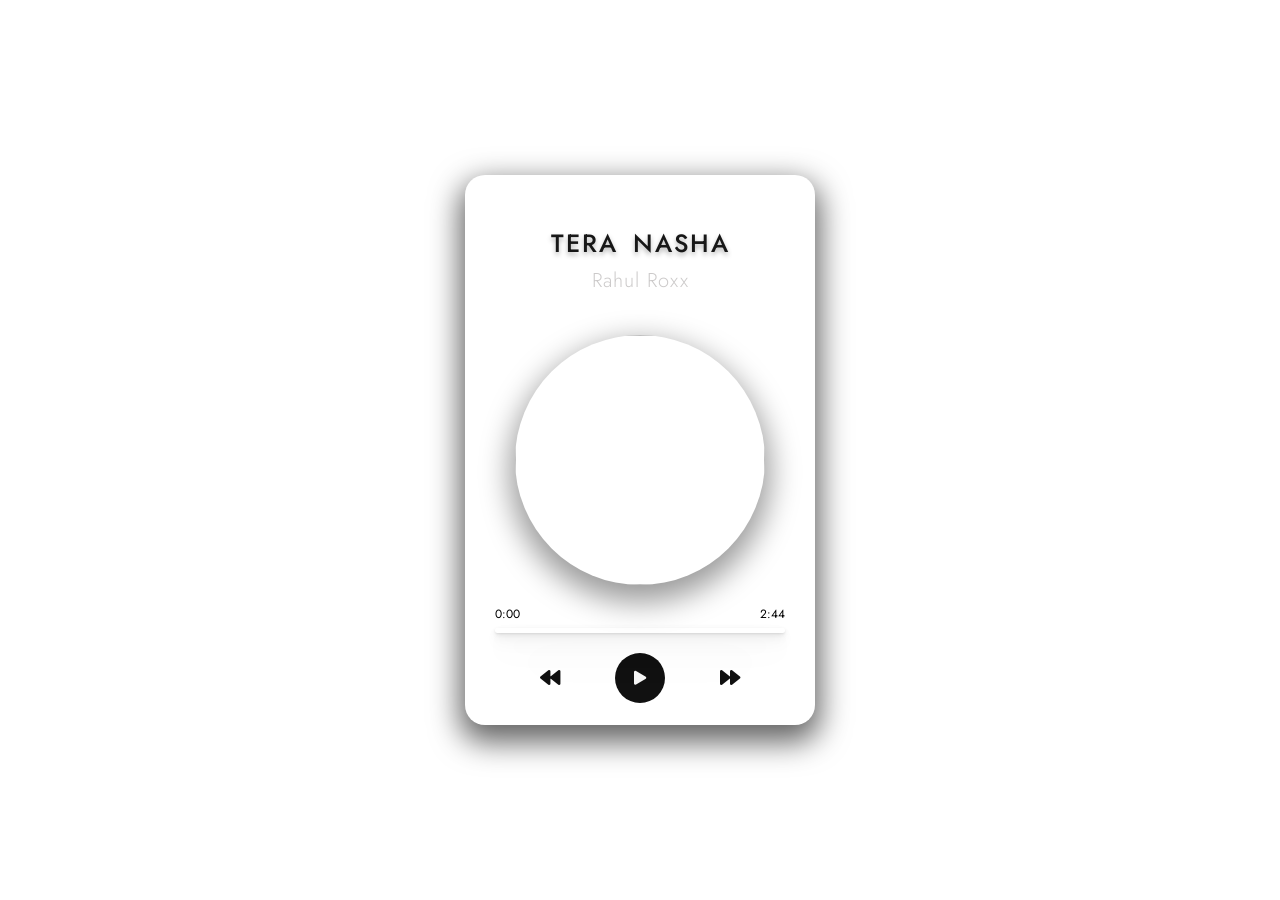
==== index.html @ 52f97f8d "Fonts and images added" ====
<!DOCTYPE html>
<html lang="en">
  <head>
    <meta charset="UTF-8" />
    <meta name="viewport" content="width=device-width, initial-scale=1.0" />
    <title>Document</title>
    <link
      rel="stylesheet"
      href="https://cdnjs.cloudflare.com/ajax/libs/font-awesome/5.10.0/css/all.min.css"
      integrity="sha512-PgQMlq+nqFLV4ylk1gwUOgm6CtIIXkKwaIHp/PAIWHzig/lKZSEGKEysh0TCVbHJXCLN7WetD8TFecIky75ZfQ=="
      crossorigin="anonymous"
    />
    <link rel="stylesheet" href="css/style.css" />
  </head>
  <body>
    <div class="main_div">
      <div class="music_container">
        <h2 id="title">Tera Nasha</h2>
        <h3 id="artist">Rahul Roxx</h3>
        <div class="img_container">
          <img src="images/thapa-1.jpg" alt="" />
        </div>
        <audio src="music/thapa-1.mp3"></audio>

        <!-- progress bar -->
        <div class="progressbar_container" id="progress_container">
          <div class="progress_duration_meter">
            <div id="current_time">0:00</div>
            <div id="duration">2:44</div>
          </div>
          <div class="progress_div" id="progress_div">
            <div class="progress" id="progress"></div>
          </div>
        </div>

        <!-- controls -->
        <div class="music_controls">
          <i class="fas fa-backward" id="prev" title="Previous"></i>
          <i class="fas fa-play main_button" id="play" title="Play"></i>
          <i class="fas fa-forward" id="next" title="Next"></i>
         <script src="script.js"></script>
        </div>
      </div>
    </div>
    
  </body>
</html>
---- css/style.css ----
@import url("https://fonts.googleapis.com/css2?family=Jost:wght@300;500&display=swap");

*,
*::before,
*::after {
  margin: 0;
  padding: 0%;
  box-sizing: border-box;
}

html {
  font-size: 62.5%;
  font-family: "Jost", sans-serif;
}

body {
  background-color: #ffffff;
}

.main_div {
  width: 90vw;
  height: 100vh;
  background-color: #ffffff;
  display: flex;
  justify-content: space-around;
  align-items: center;
  margin: auto;
}

.music_container {
  width: 35rem;
  height: 55rem;
  background-color: #ffffff;
  border-radius: 2rem;
  box-shadow: 0 1.2rem 3rem 0.5rem rgba(0, 0, 0, 0.612);
  padding: 3rem;
  text-align: center;
}

.music_container #title {
  text-transform: uppercase;
  letter-spacing: 0.2rem;
  word-spacing: 0.5rem;
  color: #171717;
  margin: 2rem 0 0.5rem 0;
  font-size: 2.5rem;
  font-weight: 500;
  text-shadow: 0 0.3rem 0.5rem rgba(0, 0, 0, 0.3);
}

.music_container #artist {
  color: #cccaca;
  text-transform: capitalize;
  letter-spacing: 0.1rem;
  font-size: 2rem;
  margin-bottom: 4rem;
  font-weight: 300;
}

.img_container {
  width: 25rem;
  height: 25rem;
  margin: auto;
}

img {
  /* make the img object fit and circle */
  width: 100%;
  height: 100%;
  border-radius: 50%;
  object-fit: cover;
  box-shadow: 0 1.2rem 3rem 0.5rem rgba(0, 0, 0, 0.4);
}

.music_controls {
  width: 20rem;
  display: flex;
  justify-content: space-between;
  align-items: center;
  margin: auto;
  margin-top: 1rem;
}

.music_controls .fas {
  color: #111111;
  font-size: 2rem;
  cursor: pointer;
  filter: drop-shadow(0 1.2rem 3rem 0.5rem rgba(0, 0, 0, 0.4));
}

.music_controls .main_button {
  width: 5rem;
  height: 5rem;
  border-radius: 50%;
  background-color: #111;
  color: #f6f6f6;
  /* add dispaly flex to center the icons */
  display: flex;
  justify-content: center;
  align-items: center;
  font-size: 1.4rem;
}

.music_controls .fas:hover {
  color: grey;
}

.music_controls .fa-play:hover {
  background-color: #f6f6f6;
  color: #111;
  box-shadow: 0 1rem 2rem 0.2rem rgba(0, 0, 0, 0.4);
}

/* add anime class to animate */
.anime {
  animation: rotatePlayer 3s linear infinite;
}

@keyframes rotatePlayer {
  from {
    transform: rotate(0deg);
  }
  to {
    transform: rotate(360deg);
  }
}

/* progress style */

.progressbar_container {
  width: 100%;
  height: auto;
  padding: 1rem 0;
  margin-top: 1rem;
}

.progress_div {
  width: 100%;
  height: 0.5rem;
  box-shadow: 0 1px 2px rgba(0, 0, 0, 0.07), 0 2px 4px rgba(0, 0, 0, 0.07),
    0 4px 8px rgba(0, 0, 0, 0.07), 0 8px 16px rgba(0, 0, 0, 0.07),
    0 16px 32px rgba(0, 0, 0, 0.07), 0 32px 64px rgba(0, 0, 0, 0.07);

  border-radius: 4rem;
  position: relative;
  margin-top: 0.5rem;
  transition: width 1s linear;
  -moz-transition: width 1s linear;
  -o-transition: width 1s linear;
  -webkit-transition: width 1s linear;
  cursor: pointer;
  -webkit-appearance: none;
  appearance: none;
}

.progress {
  position: absolute;
  top: 0;
  left: 0;
  width: 0%;
  height: 100%;
  background-color: #000;
  border-radius: 4rem;
  /* transition: width 1s linear;
  -moz-transition: width 1s linear;
  -o-transition: width 1s linear;
  -webkit-transition: width 1s linear; */
  cursor: pointer;
  -webkit-appearance: none;
  appearance: none;
}

.progress_duration_meter {
  display: flex;
  justify-content: space-between;
  font-size: 1.2rem;
}
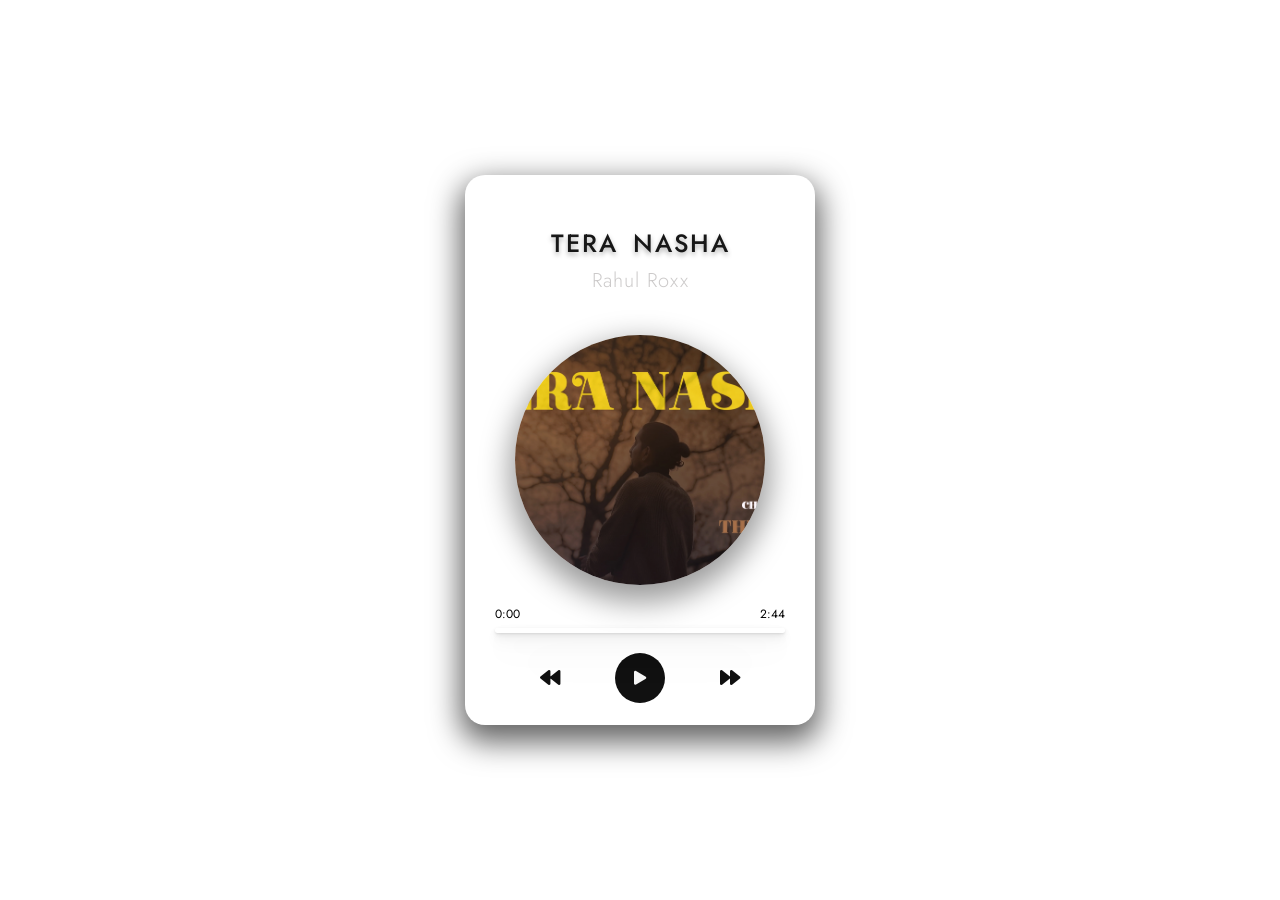
==== commit ead10af7: "Update index.html" ====
--- a/index.html
+++ b/index.html
@@ -18,7 +18,7 @@
         <h2 id="title">Tera Nasha</h2>
         <h3 id="artist">Rahul Roxx</h3>
         <div class="img_container">
-          <img src="images/thapa-1.jpg" alt="" />
+          <img src="images/thapa-1.webp" alt="" />
         </div>
         <audio src="music/thapa-1.mp3"></audio>
 
